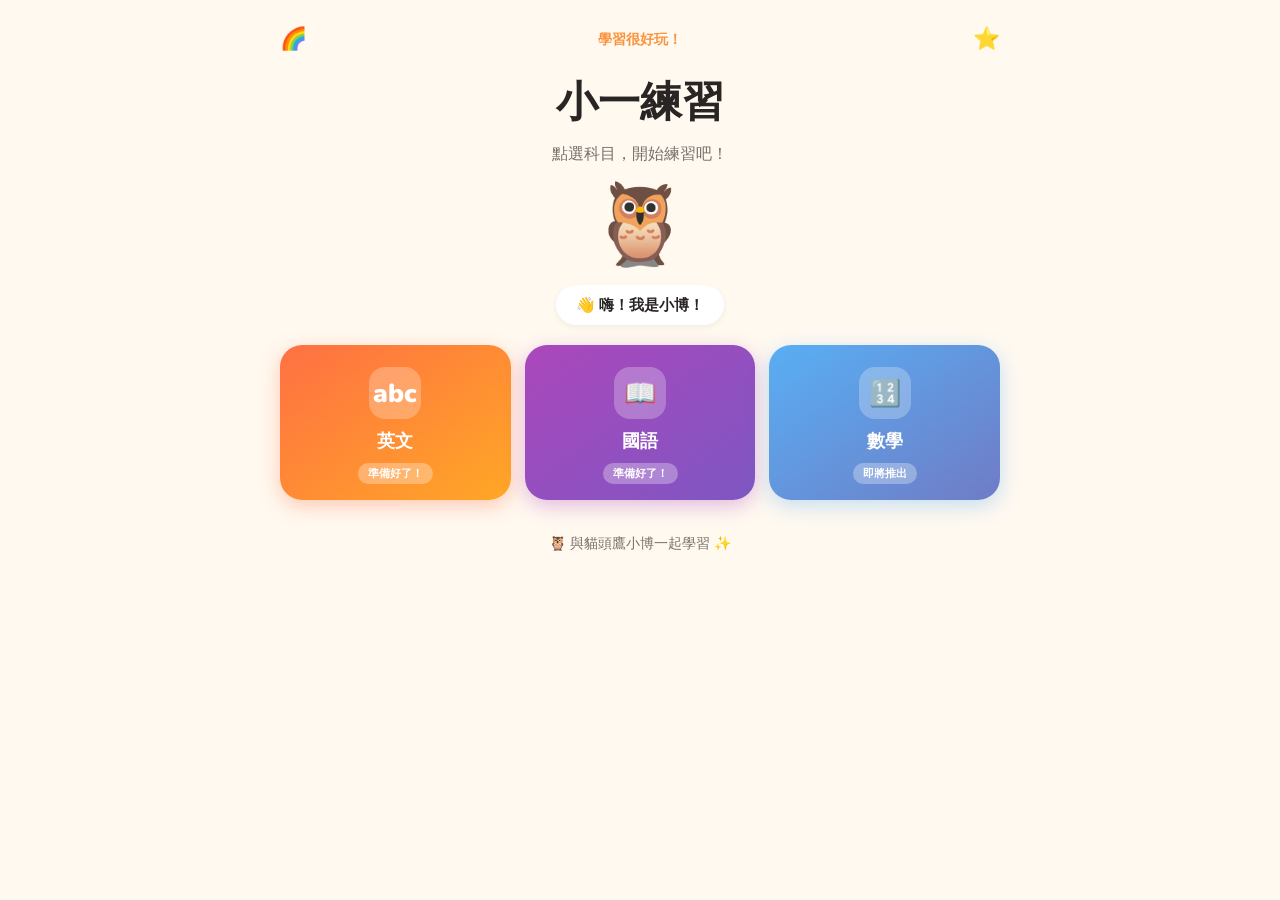
==== index.html @ cd38a1dc "Add confirm-to-score handwriting feedback with tolerant trace matching Adds a 確認 button that locks t" ====
<!DOCTYPE html>
<html lang="zh-Hant">
<head>
  <meta charset="UTF-8" />
  <meta name="viewport" content="width=device-width, initial-scale=1.0, maximum-scale=1.0, user-scalable=no" />
  <title>小一練習</title>
  <link rel="preconnect" href="https://fonts.googleapis.com" />
  <link rel="preconnect" href="https://fonts.gstatic.com" crossorigin />
  <link href="https://fonts.googleapis.com/css2?family=Andika:wght@400;700&family=Nunito:wght@600;700;800;900&display=swap" rel="stylesheet" />
  <link rel="stylesheet" href="css/style.css" />
</head>
<body>
  <div id="app">

    <section class="screen" id="screen-home">
      <div class="home-topbar">
        <span>🌈</span>
        <span class="home-tag">學習很好玩！</span>
        <span>⭐</span>
      </div>
      <h1 class="app-title">小一練習</h1>
      <p class="app-subtitle">點選科目，開始練習吧！</p>
      <div class="mascot">🦉</div>
      <div class="speech-bubble">👋 嗨！我是小博！</div>

      <div class="subject-grid">
        <button class="subject-card cat-english" id="home-english">
          <span class="subject-icon">abc</span>
          <span class="subject-title">英文</span>
          <span class="subject-badge">準備好了！</span>
        </button>
        <button class="subject-card cat-chinese" id="home-chinese">
          <span class="subject-icon">📖</span>
          <span class="subject-title">國語</span>
          <span class="subject-badge">準備好了！</span>
        </button>
        <button class="subject-card cat-math" disabled>
          <span class="subject-icon">🔢</span>
          <span class="subject-title">數學</span>
          <span class="subject-badge">即將推出</span>
        </button>
      </div>

      <p class="home-footer">🦉 與貓頭鷹小博一起學習 ✨</p>
    </section>

    <section class="screen" id="screen-english-menu" hidden>
      <button class="back-pill" data-target="screen-home">◀ 返回首頁</button>
      <div class="menu-header">
        <span class="subject-icon">abc</span>
        <div>
          <h2>英文練習</h2>
          <p class="app-subtitle">選擇你想練習的方式</p>
        </div>
      </div>

      <div class="info-banner">
        <span class="info-emoji">🧐</span>
        <span>加油！你選哪一種？一起練習英文！💪</span>
      </div>

      <div class="menu-list">
        <button class="menu-row accent-quiz" id="menu-quiz">
          <span class="row-icon">❓</span>
          <span class="row-text">
            <span class="row-title">選擇題</span>
            <span class="row-subtitle">看圖片，選出正確的英文單字</span>
          </span>
          <span class="row-arrow">▶</span>
        </button>
        <button class="menu-row accent-handwriting" id="menu-handwriting">
          <span class="row-icon">✏️</span>
          <span class="row-text">
            <span class="row-title">手寫練習</span>
            <span class="row-subtitle">跟著範例，練習書寫英文字母</span>
          </span>
          <span class="row-arrow">▶</span>
        </button>
        <button class="menu-row accent-memory" id="menu-memory">
          <span class="row-icon">🃏</span>
          <span class="row-text">
            <span class="row-title">翻牌記憶卡</span>
            <span class="row-subtitle">翻牌找配對，訓練記憶力</span>
          </span>
          <span class="row-arrow">▶</span>
        </button>
      </div>
    </section>

    <section class="screen" id="screen-quiz" hidden>
      <div id="quiz-setup">
        <button class="back-pill" data-target="screen-english-menu">◀ 返回</button>
        <h2 class="section-heading">選擇類別</h2>
        <p class="section-subtitle">選一個你想練習的類別！</p>
        <div class="category-list">
          <button class="category-button cat-fruits" data-category="fruits">
            <span class="row-icon">🍎</span>
            <span class="row-text">
              <span class="row-title">水果</span>
              <span class="row-subtitle">Fruits — 蘋果、香蕉、橙子...</span>
            </span>
          </button>
          <button class="category-button cat-animals" data-category="animals">
            <span class="row-icon">🐶</span>
            <span class="row-text">
              <span class="row-title">動物</span>
              <span class="row-subtitle">Animals — 貓、狗、小鳥...</span>
            </span>
          </button>
          <button class="category-button cat-objects" data-category="objects">
            <span class="row-icon">🧸</span>
            <span class="row-text">
              <span class="row-title">其它</span>
              <span class="row-subtitle">Others — 書、球、汽車...</span>
            </span>
          </button>
          <button class="category-button cat-school" data-category="school">
            <span class="row-icon">🎒</span>
            <span class="row-text">
              <span class="row-title">文具</span>
              <span class="row-subtitle">School — 書、筆、書包...</span>
            </span>
          </button>
          <button class="category-button cat-nature" data-category="nature">
            <span class="row-icon">🌳</span>
            <span class="row-text">
              <span class="row-title">大自然</span>
              <span class="row-subtitle">Nature — 太陽、月亮、樹...</span>
            </span>
          </button>
          <button class="category-button cat-bodyparts" data-category="bodyparts">
            <span class="row-icon">✋</span>
            <span class="row-text">
              <span class="row-title">身體</span>
              <span class="row-subtitle">Body — 眼睛、耳朵、手...</span>
            </span>
          </button>
          <button class="category-button cat-all" data-category="all">
            <span class="row-icon">🌈</span>
            <span class="row-text">
              <span class="row-title">全部</span>
              <span class="row-subtitle">All — A 到 Z 綜合練習</span>
            </span>
          </button>
        </div>
      </div>

      <div id="quiz-root" hidden></div>
    </section>

    <section class="screen" id="screen-handwriting" hidden>
      <div id="handwriting-root"></div>
    </section>

    <section class="screen" id="screen-chinese-handwriting" hidden>
      <div id="chinese-handwriting-root"></div>
    </section>

    <section class="screen" id="screen-memory" hidden>
      <div id="memory-setup">
        <button class="back-pill" data-target="screen-english-menu">◀ 返回</button>
        <h2 class="section-heading">選擇類別</h2>
        <p class="section-subtitle">選一個類別來玩翻牌記憶卡！</p>
        <div class="category-list">
          <button class="category-button cat-fruits" data-category="fruits">
            <span class="row-icon">🍎</span>
            <span class="row-text">
              <span class="row-title">水果</span>
              <span class="row-subtitle">Fruits — 蘋果、香蕉、橙子...</span>
            </span>
          </button>
          <button class="category-button cat-animals" data-category="animals">
            <span class="row-icon">🐶</span>
            <span class="row-text">
              <span class="row-title">動物</span>
              <span class="row-subtitle">Animals — 貓、狗、小鳥...</span>
            </span>
          </button>
          <button class="category-button cat-objects" data-category="objects">
            <span class="row-icon">🧸</span>
            <span class="row-text">
              <span class="row-title">其它</span>
              <span class="row-subtitle">Others — 書、球、汽車...</span>
            </span>
          </button>
          <button class="category-button cat-school" data-category="school">
            <span class="row-icon">🎒</span>
            <span class="row-text">
              <span class="row-title">文具</span>
              <span class="row-subtitle">School — 書、筆、書包...</span>
            </span>
          </button>
          <button class="category-button cat-nature" data-category="nature">
            <span class="row-icon">🌳</span>
            <span class="row-text">
              <span class="row-title">大自然</span>
              <span class="row-subtitle">Nature — 太陽、月亮、樹...</span>
            </span>
          </button>
          <button class="category-button cat-bodyparts" data-category="bodyparts">
            <span class="row-icon">✋</span>
            <span class="row-text">
              <span class="row-title">身體</span>
              <span class="row-subtitle">Body — 眼睛、耳朵、手...</span>
            </span>
          </button>
          <button class="category-button cat-all" data-category="all">
            <span class="row-icon">🌈</span>
            <span class="row-text">
              <span class="row-title">全部</span>
              <span class="row-subtitle">All — 綜合練習</span>
            </span>
          </button>
        </div>
      </div>

      <div id="memory-root" hidden></div>
    </section>

  </div>

  <script src="data/english-mc.js"></script>
  <script src="data/english-letters.js"></script>
  <script src="data/chinese-zhuyin.js"></script>
  <script src="js/quiz.js"></script>
  <script src="js/handwriting.js"></script>
  <script src="js/memory.js"></script>
  <script src="js/app.js"></script>
</body>
</html>
---- css/style.css ----
:root {
  --bg: rgb(255, 249, 240);
  --ink: #292524;
  --ink-soft: #78716c;
  --ink-faint: #a8a29e;
  --white: #ffffff;
  --radius-lg: 28px;
  --radius-md: 22px;
  --radius-sm: 16px;
  --shadow-sm: 0 2px 6px rgba(0, 0, 0, 0.06);
  --shadow-md: 0 6px 20px rgba(0, 0, 0, 0.08);
  --orange-grad: linear-gradient(145deg, #ff7043, #ffa726);
  --teal-grad: linear-gradient(145deg, #26c6da, #4db6ac);
  --purple-grad: linear-gradient(145deg, #ab47bc, #7e57c2);
  --blue-grad: linear-gradient(145deg, #42a5f5, #5c6bc0);
  --green-grad: linear-gradient(135deg, #22c55e, #4ade80);
  --amber-grad: linear-gradient(145deg, #f59e0b, #fbbf24);
  --lime-grad: linear-gradient(145deg, #65a30d, #a3e635);
  --rose-grad: linear-gradient(145deg, #f43f5e, #fb7185);
  --progress-grad: linear-gradient(90deg, #ff7043, #fbbf24);
  --orange-shadow: rgba(255, 112, 67, 0.35);
  --teal-shadow: rgba(38, 198, 218, 0.35);
  --purple-shadow: rgba(171, 71, 188, 0.35);
  --blue-shadow: rgba(66, 165, 245, 0.35);
  --green-shadow: rgba(34, 197, 94, 0.4);
  --amber-shadow: rgba(245, 158, 11, 0.35);
  --lime-shadow: rgba(101, 163, 13, 0.35);
  --rose-shadow: rgba(244, 63, 94, 0.35);
}

* {
  box-sizing: border-box;
}

html, body {
  margin: 0;
  height: 100%;
  background: var(--bg);
  color: var(--ink);
  font-family: "Nunito", "Arial Rounded MT Bold", Arial, sans-serif;
  -webkit-tap-highlight-color: transparent;
  user-select: none;
}

#app {
  min-height: 100vh;
  display: flex;
  flex-direction: column;
  align-items: center;
  padding: 24px 16px 48px;
}

.screen {
  width: 100%;
  max-width: 720px;
  display: flex;
  flex-direction: column;
  gap: 20px;
}

.screen[hidden] {
  display: none;
}

button {
  font-family: inherit;
}

/* ---------- Buttons: back ---------- */
.back-pill {
  align-self: flex-start;
  background: var(--white);
  border: none;
  border-radius: var(--radius-sm);
  padding: 10px 18px;
  font-size: 16px;
  font-weight: 800;
  color: var(--ink-soft);
  cursor: pointer;
  box-shadow: var(--shadow-sm);
}

.back-square {
  background: var(--white);
  border: none;
  border-radius: 12px;
  width: 42px;
  height: 42px;
  flex: 0 0 42px;
  font-size: 16px;
  color: var(--ink-soft);
  cursor: pointer;
  box-shadow: var(--shadow-sm);
}

/* ---------- Home screen ---------- */
.home-topbar {
  display: flex;
  align-items: center;
  justify-content: space-between;
  font-size: 22px;
}

.home-topbar .home-tag {
  flex: 1;
  text-align: center;
  font-size: 14px;
  font-weight: 800;
  color: #fb923c;
}

.app-title {
  font-size: clamp(30px, 6vw, 42px);
  font-weight: 900;
  text-align: center;
  margin: 0;
}

.app-subtitle {
  font-size: 16px;
  color: var(--ink-soft);
  text-align: center;
  margin: -8px 0 0;
}

.mascot {
  font-size: 80px;
  text-align: center;
  line-height: 1;
  animation: bounceOwl 2.2s ease-in-out infinite;
}

@keyframes bounceOwl {
  0%, 100% { transform: translateY(0); }
  50% { transform: translateY(-8px); }
}

.speech-bubble {
  align-self: center;
  background: var(--white);
  border-radius: 999px;
  padding: 10px 20px;
  font-weight: 800;
  font-size: 15px;
  box-shadow: var(--shadow-sm);
}

.subject-grid {
  display: flex;
  gap: 14px;
}

.subject-card {
  flex: 1;
  border: none;
  border-radius: var(--radius-md);
  padding: 22px 12px 16px;
  display: flex;
  flex-direction: column;
  align-items: center;
  gap: 10px;
  color: var(--white);
  cursor: pointer;
  transition: transform 0.1s ease;
}

.subject-card:active {
  transform: translateY(3px);
}

.subject-card.cat-english { background: var(--orange-grad); box-shadow: 0 6px 20px var(--orange-shadow); }
.subject-card.cat-chinese { background: var(--purple-grad); box-shadow: 0 6px 20px var(--purple-shadow); }
.subject-card.cat-math { background: var(--blue-grad); box-shadow: 0 6px 20px var(--blue-shadow); }

.subject-card:disabled {
  cursor: not-allowed;
  opacity: 0.88;
}

.subject-card:disabled:active {
  transform: none;
}

.subject-icon {
  width: 52px;
  height: 52px;
  border-radius: var(--radius-sm);
  background: rgba(255, 255, 255, 0.25);
  display: flex;
  align-items: center;
  justify-content: center;
  font-size: 26px;
  font-weight: 900;
}

.subject-title {
  font-size: 18px;
  font-weight: 800;
}

.subject-badge {
  background: rgba(255, 255, 255, 0.3);
  border-radius: 999px;
  padding: 3px 10px;
  font-size: 11px;
  font-weight: 700;
}

.home-footer {
  text-align: center;
  font-size: 14px;
  color: var(--ink-soft);
}

/* ---------- Menu screen (list rows) ---------- */
.menu-header {
  display: flex;
  align-items: center;
  gap: 14px;
}

.menu-header .subject-icon {
  width: 56px;
  height: 56px;
  font-size: 26px;
  background: var(--orange-grad);
  color: var(--white);
}

.menu-header h2 {
  margin: 0;
  font-size: 22px;
}

.menu-header .app-subtitle {
  margin: 2px 0 0;
  text-align: left;
  font-size: 14px;
}

.info-banner {
  display: flex;
  align-items: center;
  gap: 12px;
  background: #fff7ed;
  border-radius: var(--radius-md);
  padding: 16px 18px;
  font-weight: 800;
  font-size: 15px;
  color: #9a3412;
}

.info-banner .info-emoji {
  font-size: 26px;
}

.menu-list {
  display: flex;
  flex-direction: column;
  gap: 14px;
}

.menu-row {
  display: flex;
  align-items: center;
  gap: 16px;
  background: var(--white);
  border: 3px solid #f5f5f4;
  border-radius: var(--radius-md);
  padding: 18px 20px;
  cursor: pointer;
  box-shadow: var(--shadow-sm);
  text-align: left;
}

.menu-row.accent-quiz { border-color: #ffe0d1; }
.menu-row.accent-handwriting { border-color: #dcfce7; }

.menu-row .row-icon {
  width: 52px;
  height: 52px;
  flex: 0 0 52px;
  border-radius: var(--radius-sm);
  display: flex;
  align-items: center;
  justify-content: center;
  font-size: 24px;
  color: var(--white);
}

.menu-row.accent-quiz .row-icon { background: var(--orange-grad); }
.menu-row.accent-handwriting .row-icon { background: var(--green-grad); }

.menu-row .row-text {
  flex: 1;
}

.row-title {
  display: block;
  font-size: 18px;
  font-weight: 800;
}

.row-subtitle {
  display: block;
  font-size: 13px;
  color: var(--ink-soft);
  margin-top: 2px;
}

.menu-row .row-arrow {
  font-size: 16px;
}

.menu-row.accent-quiz .row-arrow { color: #ff7043; }
.menu-row.accent-handwriting .row-arrow { color: #22c55e; }

/* ---------- Quiz: category select ---------- */
.section-heading {
  text-align: center;
  font-size: 24px;
  font-weight: 900;
  margin: 0;
}

.section-subtitle {
  text-align: center;
  font-size: 14px;
  color: var(--ink-soft);
  margin: -10px 0 4px;
}

.category-list {
  display: flex;
  flex-direction: column;
  gap: 14px;
}

.category-button {
  display: flex;
  align-items: center;
  gap: 16px;
  border: none;
  border-radius: var(--radius-md);
  padding: 18px 22px;
  color: var(--white);
  cursor: pointer;
  text-align: left;
}

.category-button.cat-fruits { background: var(--orange-grad); box-shadow: 0 6px 20px var(--orange-shadow); }
.category-button.cat-animals { background: var(--teal-grad); box-shadow: 0 6px 20px var(--teal-shadow); }
.category-button.cat-objects { background: var(--purple-grad); box-shadow: 0 6px 20px var(--purple-shadow); }
.category-button.cat-school { background: var(--amber-grad); box-shadow: 0 6px 20px var(--amber-shadow); }
.category-button.cat-nature { background: var(--lime-grad); box-shadow: 0 6px 20px var(--lime-shadow); }
.category-button.cat-bodyparts { background: var(--rose-grad); box-shadow: 0 6px 20px var(--rose-shadow); }
.category-button.cat-all { background: var(--blue-grad); box-shadow: 0 6px 20px var(--blue-shadow); }

.category-button .row-icon {
  width: 52px;
  height: 52px;
  flex: 0 0 52px;
  border-radius: var(--radius-sm);
  background: rgba(255, 255, 255, 0.25);
  display: flex;
  align-items: center;
  justify-content: center;
  font-size: 26px;
}

.category-button .row-title {
  font-size: 21px;
  font-weight: 800;
}

.category-button .row-subtitle {
  font-size: 12px;
  opacity: 0.9;
  margin-top: 2px;
}

/* ---------- Quiz: active question ---------- */
#quiz-root {
  display: flex;
  flex-direction: column;
  gap: 16px;
}

.quiz-header {
  display: flex;
  align-items: center;
  gap: 12px;
}

.quiz-progress-track {
  flex: 1;
  height: 10px;
  border-radius: 999px;
  background: #e7e5e4;
  overflow: hidden;
}

.quiz-progress-fill {
  height: 100%;
  border-radius: 999px;
  background: var(--progress-grad);
  transition: width 0.3s ease;
}

.quiz-counter-pill {
  background: var(--white);
  border-radius: var(--radius-sm);
  padding: 8px 14px;
  font-weight: 800;
  font-size: 14px;
  color: var(--ink-soft);
  box-shadow: var(--shadow-sm);
  white-space: nowrap;
}

.quiz-meta-row {
  display: flex;
  align-items: center;
  justify-content: space-between;
}

.quiz-cat-chip {
  display: inline-flex;
  align-items: center;
  gap: 6px;
  background: var(--white);
  border-radius: 999px;
  padding: 6px 14px;
  font-weight: 800;
  font-size: 14px;
}

.quiz-score {
  font-weight: 800;
  font-size: 15px;
  color: #ea580c;
}

.quiz-prompt {
  background: var(--white);
  border: 3px solid #f5f5f4;
  border-radius: var(--radius-lg);
  width: 100%;
  min-height: 220px;
  display: flex;
  flex-direction: column;
  align-items: center;
  justify-content: center;
  gap: 10px;
  box-shadow: var(--shadow-md);
  position: relative;
  overflow: hidden;
  padding: 28px 20px;
}

.prompt-emoji-img,
.prompt-emoji {
  width: clamp(90px, 18vw, 130px);
  height: clamp(90px, 18vw, 130px);
  font-size: clamp(90px, 18vw, 130px);
  line-height: 1;
}

.prompt-text {
  font-size: clamp(40px, 8vw, 64px);
  font-weight: 800;
}

.prompt-caption {
  font-size: 16px;
  color: var(--ink-faint);
}

.confetti-piece {
  position: absolute;
  top: 50%;
  font-size: 30px;
  pointer-events: none;
  animation: confetti-pop 0.8s ease-out forwards;
}

@keyframes confetti-pop {
  0% { transform: translateY(0) scale(0.5); opacity: 0; }
  30% { opacity: 1; transform: translateY(-24px) scale(1.2); }
  100% { transform: translateY(-90px) scale(0.8); opacity: 0; }
}

.feedback-banner {
  border-radius: var(--radius-md);
  padding: 16px;
  text-align: center;
  font-weight: 800;
  animation: slideUp 0.25s ease-out;
}

@keyframes slideUp {
  from { opacity: 0; transform: translateY(10px); }
  to { opacity: 1; transform: translateY(0); }
}

.feedback-banner.is-correct {
  background: #f0fdf4;
  color: #15803d;
  font-size: 18px;
}

.feedback-banner.is-wrong {
  background: #fef9c3;
  color: var(--ink-soft);
  font-size: 14px;
  font-weight: 700;
}

.feedback-banner.is-good {
  background: #e0f2fe;
  color: #075985;
  font-size: 18px;
}

.feedback-banner.is-wrong .feedback-answer {
  display: block;
  margin-top: 4px;
  color: #c2410c;
  font-size: 24px;
  font-weight: 900;
}

.quiz-options {
  display: grid;
  grid-template-columns: repeat(2, 1fr);
  gap: 14px;
  width: 100%;
}

.option-button {
  background: var(--white);
  border: 3px solid #e7e5e4;
  border-radius: 18px;
  padding: 18px 44px;
  font-size: 20px;
  font-weight: 800;
  cursor: pointer;
  min-height: 66px;
  box-shadow: var(--shadow-sm);
  color: var(--ink);
  position: relative;
  display: flex;
  align-items: center;
  justify-content: center;
}

.option-speak {
  position: absolute;
  right: 8px;
  top: 50%;
  transform: translateY(-50%);
  width: 32px;
  height: 32px;
  border-radius: 50%;
  display: flex;
  align-items: center;
  justify-content: center;
  font-size: 16px;
  background: rgba(0, 0, 0, 0.05);
  cursor: pointer;
}

.option-speak:active {
  background: rgba(0, 0, 0, 0.12);
}

.option-button:disabled .option-speak {
  opacity: 0.4;
}

.option-button.correct {
  background: #dcfce7;
  border-color: #22c55e;
  color: #166534;
  animation: correctPop 0.4s ease;
}

.option-button.wrong {
  background: #fee2e2;
  border-color: #ef4444;
  color: #991b1b;
  animation: wrongShake 0.3s;
}

.option-button.dim {
  background: #fafaf9;
  border-color: #f0efed;
  color: var(--ink-faint);
}

.option-button:disabled {
  cursor: default;
}

@keyframes correctPop {
  0% { transform: scale(1); }
  40% { transform: scale(1.08); }
  100% { transform: scale(1); }
}

@keyframes wrongShake {
  0%, 100% { transform: translateX(0); }
  25% { transform: translateX(-8px); }
  75% { transform: translateX(8px); }
}

.next-button {
  width: 100%;
  border: none;
  border-radius: 18px;
  padding: 18px;
  font-size: 18px;
  font-weight: 800;
  color: var(--white);
  background: var(--orange-grad);
  box-shadow: 0 6px 20px var(--orange-shadow);
  cursor: pointer;
  min-height: 66px;
}

/* ---------- Quiz: result screen ---------- */
.result-box {
  display: flex;
  flex-direction: column;
  align-items: center;
  gap: 14px;
  padding: 20px 12px 8px;
}

.result-stars {
  font-size: 38px;
  letter-spacing: 4px;
}

.result-score-circle {
  width: 140px;
  height: 140px;
  border-radius: 50%;
  background: var(--orange-grad);
  box-shadow: 0 8px 24px var(--orange-shadow);
  color: var(--white);
  display: flex;
  flex-direction: column;
  align-items: center;
  justify-content: center;
}

.result-score-circle .score-num {
  font-size: 42px;
  font-weight: 900;
  line-height: 1;
}

.result-score-circle .score-total {
  font-size: 14px;
  opacity: 0.9;
}

.result-message {
  font-size: 19px;
  font-weight: 800;
  text-align: center;
}

.result-mascot {
  font-size: 56px;
}

.result-actions {
  display: flex;
  flex-direction: column;
  gap: 12px;
  width: 100%;
  max-width: 360px;
}

.primary-button {
  width: 100%;
  border: none;
  border-radius: 18px;
  padding: 16px;
  font-size: 17px;
  font-weight: 800;
  color: var(--white);
  background: var(--orange-grad);
  box-shadow: 0 6px 20px var(--orange-shadow);
  cursor: pointer;
  min-height: 66px;
}

.secondary-button {
  width: 100%;
  border: 2px solid #e7e5e4;
  border-radius: 18px;
  padding: 16px;
  font-size: 17px;
  font-weight: 800;
  color: var(--ink-soft);
  background: var(--white);
  cursor: pointer;
  min-height: 66px;
}

/* ---------- Memory card 翻牌記憶卡 ---------- */
#memory-root {
  display: flex;
  flex-direction: column;
  gap: 16px;
}

.menu-row.accent-memory .row-icon { background: var(--amber-grad); }

.memory-title {
  font-size: 16px;
  font-weight: 800;
  color: var(--ink);
}

.memory-grid {
  display: grid;
  grid-template-columns: repeat(4, 1fr);
  gap: 12px;
}

.memory-card {
  aspect-ratio: 1;
  border-radius: 16px;
  border: 3px solid transparent;
  display: flex;
  align-items: center;
  justify-content: center;
  font-size: 28px;
  cursor: pointer;
  box-shadow: var(--shadow-sm);
  padding: 4px;
  transition: transform 0.15s;
}

.memory-card:active {
  transform: scale(0.95);
}

.memory-card.face-down {
  background: var(--orange-grad);
  color: var(--white);
}

.memory-card.face-up {
  background: var(--white);
  border-color: #e7e5e4;
}

.memory-card.matched {
  background: #dcfce7;
  border-color: #22c55e;
}

.memory-card.mismatch {
  background: #fee2e2;
  border-color: #ef4444;
  animation: wrongShake 0.3s;
}

.memory-card .card-emoji-img {
  width: 60%;
  height: 60%;
  object-fit: contain;
}

.memory-card .card-word {
  font-size: 24px;
  font-weight: 800;
  color: var(--ink);
  text-align: center;
}

/* ---------- Handwriting ---------- */
#handwriting-root,
#chinese-handwriting-root {
  display: flex;
  flex-direction: column;
  gap: 16px;
}

.hw-header {
  display: flex;
  align-items: center;
  justify-content: space-between;
}

.hw-counter {
  font-weight: 800;
  font-size: 15px;
  color: #16a34a;
}

.hw-nav {
  display: flex;
  align-items: center;
  gap: 10px;
}

.hw-nav-arrow {
  background: var(--white);
  border: none;
  border-radius: 10px;
  width: 32px;
  height: 32px;
  font-weight: 800;
  cursor: pointer;
  box-shadow: var(--shadow-sm);
  color: #16a34a;
}

.case-toggle {
  display: flex;
  gap: 10px;
  align-self: center;
}

.case-toggle .chip {
  background: var(--white);
  border: 3px solid transparent;
  border-radius: 999px;
  padding: 8px 18px;
  font-size: 14px;
  font-weight: 800;
  cursor: pointer;
  color: var(--ink-soft);
}

.case-toggle .chip.selected {
  border-color: #22c55e;
  background: #f0fdf4;
  color: #15803d;
}

.hw-info-card {
  display: flex;
  align-items: center;
  gap: 16px;
  background: var(--white);
  border: 3px solid #dcfce7;
  border-radius: var(--radius-md);
  padding: 18px 20px;
  box-shadow: var(--shadow-md);
}

.hw-letter-badge {
  width: 72px;
  height: 72px;
  flex: 0 0 72px;
  border-radius: var(--radius-sm);
  background: var(--green-grad);
  color: var(--white);
  display: flex;
  align-items: center;
  justify-content: center;
  font-size: 38px;
  font-weight: 900;
}

.hw-word-row {
  display: flex;
  align-items: center;
  gap: 8px;
  font-size: 20px;
  font-weight: 800;
}

.hw-word-emoji {
  font-size: 24px;
}

.hw-info-sub {
  font-size: 13px;
  color: var(--ink-soft);
  margin-top: 2px;
}

.hw-canvas-card {
  background: var(--white);
  border: 3px solid #dcfce7;
  border-radius: var(--radius-md);
  padding: 18px;
  box-shadow: var(--shadow-md);
}

.hw-canvas-label {
  text-align: center;
  font-size: 14px;
  color: var(--ink-faint);
  margin: 0 0 10px;
}

#handwriting-canvas {
  background:
    repeating-linear-gradient(
      rgba(0, 0, 0, 0) 0,
      rgba(0, 0, 0, 0) 39px,
      #d1fae5 39px,
      #d1fae5 40px
    );
  border: 2px dashed #bbf7d0;
  border-radius: 14px;
  touch-action: none;
  width: 100%;
  aspect-ratio: 2.6 / 1;
  display: block;
}

.handwriting-actions {
  display: flex;
  gap: 14px;
}

.clear-button {
  flex: 1;
  background: var(--white);
  border: 2px solid #e7e5e4;
  border-radius: var(--radius-sm);
  padding: 16px;
  font-size: 16px;
  font-weight: 800;
  color: var(--ink-soft);
  cursor: pointer;
  min-height: 66px;
}

.hw-next-button {
  flex: 2;
  border: none;
  border-radius: var(--radius-sm);
  padding: 16px;
  font-size: 16px;
  font-weight: 800;
  color: var(--white);
  background: var(--green-grad);
  box-shadow: 0 6px 20px var(--green-shadow);
  cursor: pointer;
  min-height: 66px;
}

.confirm-button {
  flex: 2;
  border: none;
  border-radius: var(--radius-sm);
  padding: 16px;
  font-size: 16px;
  font-weight: 800;
  color: var(--white);
  background: var(--orange-grad);
  box-shadow: 0 6px 20px var(--orange-shadow);
  cursor: pointer;
  min-height: 66px;
}
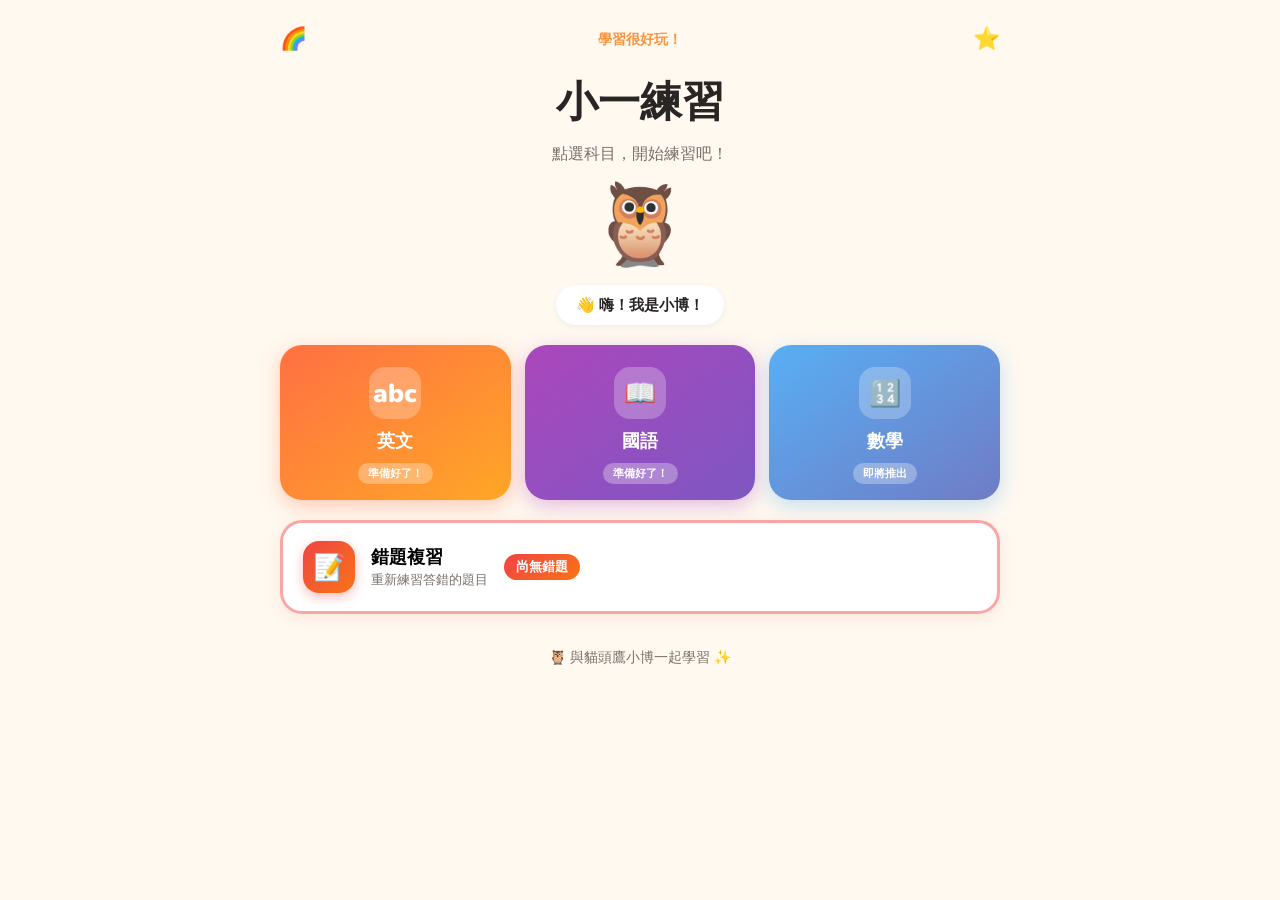
==== commit f8761fd3: "Add mistake review feature and inline zhuyin builder feedback - New 錯題複習 home-screen entry reads the" ====
--- a/index.html
+++ b/index.html
@@ -41,6 +41,15 @@
         </button>
       </div>
 
+      <button class="mistake-review-card" id="home-mistake-review">
+        <span class="mistake-review-icon">📝</span>
+        <span class="row-text">
+          <span class="row-title">錯題複習</span>
+          <span class="row-subtitle">重新練習答錯的題目</span>
+        </span>
+        <span class="mistake-review-badge" id="mistake-review-badge">尚無錯題</span>
+      </button>
+
       <p class="home-footer">🦉 與貓頭鷹小博一起學習 ✨</p>
     </section>
 
@@ -152,8 +161,59 @@
       <div id="handwriting-root"></div>
     </section>
 
+    <section class="screen" id="screen-chinese-menu" hidden>
+      <button class="back-pill" data-target="screen-home">◀ 返回首頁</button>
+      <div class="menu-header">
+        <span class="subject-icon">📖</span>
+        <div>
+          <h2>國語練習</h2>
+          <p class="app-subtitle">選擇你想練習的方式</p>
+        </div>
+      </div>
+
+      <div class="info-banner">
+        <span class="info-emoji">🧐</span>
+        <span>加油！你選哪一種？一起練習注音！💪</span>
+      </div>
+
+      <div class="menu-list">
+        <button class="menu-row accent-handwriting" id="menu-chinese-handwriting">
+          <span class="row-icon">✏️</span>
+          <span class="row-text">
+            <span class="row-title">注音手寫練習</span>
+            <span class="row-subtitle">跟著範例，練習書寫注音符號</span>
+          </span>
+          <span class="row-arrow">▶</span>
+        </button>
+        <button class="menu-row accent-quiz" id="menu-zhuyin-builder">
+          <span class="row-icon">🧩</span>
+          <span class="row-text">
+            <span class="row-title">注音拼音積木</span>
+            <span class="row-subtitle">點選聲母、韻母、聲調，拼出正確注音</span>
+          </span>
+          <span class="row-arrow">▶</span>
+        </button>
+      </div>
+    </section>
+
     <section class="screen" id="screen-chinese-handwriting" hidden>
       <div id="chinese-handwriting-root"></div>
+    </section>
+
+    <section class="screen" id="screen-zhuyin-builder" hidden>
+      <div id="zhuyin-builder-root"></div>
+    </section>
+
+    <section class="screen" id="screen-mistake-review" hidden>
+      <button class="back-pill" data-target="screen-home">◀ 返回首頁</button>
+      <div class="menu-header">
+        <span class="subject-icon icon-mistake">📝</span>
+        <div>
+          <h2>錯題複習</h2>
+          <p class="app-subtitle">點一題回去再練習一次</p>
+        </div>
+      </div>
+      <div id="mistake-review-root"></div>
     </section>
 
     <section class="screen" id="screen-memory" hidden>
@@ -222,9 +282,12 @@
   <script src="data/english-mc.js"></script>
   <script src="data/english-letters.js"></script>
   <script src="data/chinese-zhuyin.js"></script>
+  <script src="data/zhuyin-syllables.js"></script>
   <script src="js/quiz.js"></script>
   <script src="js/handwriting.js"></script>
   <script src="js/memory.js"></script>
+  <script src="js/zhuyin-builder.js"></script>
+  <script src="js/mistake-review.js"></script>
   <script src="js/app.js"></script>
 </body>
 </html>
--- a/css/style.css
+++ b/css/style.css
@@ -212,6 +212,46 @@
   color: var(--ink-soft);
 }
 
+.mistake-review-card {
+  display: flex;
+  align-items: center;
+  gap: 16px;
+  background: var(--white);
+  border: 3px solid #fca5a5;
+  border-radius: var(--radius-md);
+  padding: 18px 20px;
+  cursor: pointer;
+  text-align: left;
+  box-shadow: 0 4px 16px rgba(239, 68, 68, 0.1);
+}
+
+.mistake-review-card:active {
+  transform: translateY(2px);
+}
+
+.mistake-review-icon {
+  width: 52px;
+  height: 52px;
+  flex: 0 0 52px;
+  border-radius: var(--radius-sm);
+  background: linear-gradient(135deg, #ef4444, #f97316);
+  display: flex;
+  align-items: center;
+  justify-content: center;
+  font-size: 26px;
+  box-shadow: 0 4px 12px rgba(239, 68, 68, 0.35);
+}
+
+.mistake-review-badge {
+  background: linear-gradient(135deg, #ef4444, #f97316);
+  color: var(--white);
+  font-size: 13px;
+  font-weight: 900;
+  border-radius: 999px;
+  padding: 4px 12px;
+  white-space: nowrap;
+}
+
 /* ---------- Menu screen (list rows) ---------- */
 .menu-header {
   display: flex;
@@ -225,6 +265,10 @@
   font-size: 26px;
   background: var(--orange-grad);
   color: var(--white);
+}
+
+.menu-header .subject-icon.icon-mistake {
+  background: linear-gradient(135deg, #ef4444, #f97316);
 }
 
 .menu-header h2 {
@@ -474,6 +518,25 @@
 .prompt-caption {
   font-size: 16px;
   color: var(--ink-faint);
+}
+
+.prompt-caption.is-correct {
+  font-size: 18px;
+  font-weight: 800;
+  color: #15803d;
+}
+
+.prompt-caption.is-wrong {
+  font-weight: 700;
+  color: var(--ink-soft);
+}
+
+.prompt-answer {
+  display: block;
+  margin-top: 2px;
+  font-size: 24px;
+  font-weight: 900;
+  color: #c2410c;
 }
 
 .confetti-piece {
@@ -964,3 +1027,230 @@
   cursor: pointer;
   min-height: 66px;
 }
+
+/* ---------- Zhuyin builder (注音拼音點選積木) ---------- */
+#zhuyin-builder-root {
+  display: flex;
+  flex-direction: column;
+  gap: 16px;
+}
+
+.zb-target-char {
+  font-size: 40px;
+  font-weight: 900;
+  color: var(--ink);
+}
+
+.zb-preview {
+  background: var(--white);
+  border: 3px solid #f3e8ff;
+  border-radius: var(--radius-md);
+  min-height: 66px;
+  display: flex;
+  align-items: center;
+  justify-content: center;
+  box-shadow: var(--shadow-sm);
+}
+
+.zb-preview-text {
+  font-size: 32px;
+  font-weight: 900;
+  color: #7e57c2;
+  letter-spacing: 2px;
+}
+
+.zb-preview-placeholder {
+  font-size: 16px;
+  color: var(--ink-faint);
+}
+
+.zb-block-row {
+  display: flex;
+  flex-direction: column;
+  align-items: center;
+  gap: 8px;
+}
+
+.zb-block-label {
+  font-size: 14px;
+  font-weight: 800;
+  color: var(--ink-soft);
+  text-align: center;
+}
+
+.zb-chip-list {
+  display: flex;
+  flex-wrap: wrap;
+  justify-content: center;
+  gap: 10px;
+}
+
+.zb-chip {
+  background: var(--white);
+  border: 3px solid #e7e5e4;
+  border-radius: 16px;
+  min-width: 60px;
+  min-height: 66px;
+  padding: 8px 14px;
+  font-size: 24px;
+  font-weight: 800;
+  color: var(--ink);
+  cursor: pointer;
+  box-shadow: var(--shadow-sm);
+  display: flex;
+  align-items: center;
+  justify-content: center;
+}
+
+.zb-tone-chip {
+  flex-direction: column;
+  gap: 2px;
+  padding: 6px 14px;
+}
+
+.zb-tone-mark {
+  font-size: 22px;
+  line-height: 1;
+}
+
+.zb-tone-label {
+  font-size: 11px;
+  font-weight: 700;
+  color: var(--ink-faint);
+}
+
+.zb-chip.selected {
+  border-color: #ab47bc;
+  background: #f5e9fb;
+  color: #7e57c2;
+}
+
+.zb-chip.correct {
+  background: #dcfce7;
+  border-color: #22c55e;
+  color: #166534;
+}
+
+.zb-chip.wrong {
+  background: #fee2e2;
+  border-color: #ef4444;
+  color: #991b1b;
+}
+
+.zb-chip.dim {
+  background: #fafaf9;
+  border-color: #f0efed;
+  color: var(--ink-faint);
+}
+
+.zb-chip:disabled {
+  cursor: default;
+}
+
+/* ---------- Mistake review 錯題複習 ---------- */
+#mistake-review-root {
+  display: flex;
+  flex-direction: column;
+  gap: 16px;
+}
+
+.mistake-list {
+  display: flex;
+  flex-direction: column;
+  gap: 12px;
+}
+
+.mistake-row {
+  display: flex;
+  align-items: center;
+  gap: 14px;
+  background: var(--white);
+  border: 2.5px solid #fca5a5;
+  border-radius: var(--radius-md);
+  padding: 16px 18px;
+  cursor: pointer;
+  box-shadow: 0 3px 12px rgba(239, 68, 68, 0.08);
+}
+
+.mistake-row-emoji-img,
+.mistake-row-emoji {
+  width: 48px;
+  height: 48px;
+  font-size: 40px;
+  line-height: 1;
+  flex-shrink: 0;
+  object-fit: contain;
+}
+
+.mistake-row-text {
+  flex: 1;
+  display: flex;
+  flex-direction: column;
+  gap: 2px;
+}
+
+.mistake-row-word {
+  font-size: 20px;
+  font-weight: 900;
+  color: var(--ink);
+}
+
+.mistake-row-category {
+  font-size: 12px;
+  font-weight: 700;
+  color: var(--ink-faint);
+  text-transform: uppercase;
+  letter-spacing: 1px;
+}
+
+.mistake-remove {
+  width: 34px;
+  height: 34px;
+  flex: 0 0 34px;
+  border: none;
+  border-radius: 10px;
+  background: #fee2e2;
+  color: #ef4444;
+  display: flex;
+  align-items: center;
+  justify-content: center;
+  font-size: 16px;
+  font-weight: 800;
+  cursor: pointer;
+}
+
+.mistake-clear-all {
+  text-align: center;
+  font-size: 13px;
+  font-weight: 800;
+  color: #ef4444;
+  cursor: pointer;
+  padding: 8px;
+  text-decoration: underline;
+}
+
+.mistake-empty {
+  display: flex;
+  flex-direction: column;
+  align-items: center;
+  gap: 8px;
+  padding: 48px 24px;
+  text-align: center;
+}
+
+.mistake-empty-emoji {
+  font-size: 64px;
+}
+
+.mistake-empty-title {
+  font-size: 22px;
+  font-weight: 900;
+  color: var(--ink);
+  margin: 0;
+}
+
+.mistake-empty-subtitle {
+  font-size: 14px;
+  color: var(--ink-soft);
+  margin: 0;
+}
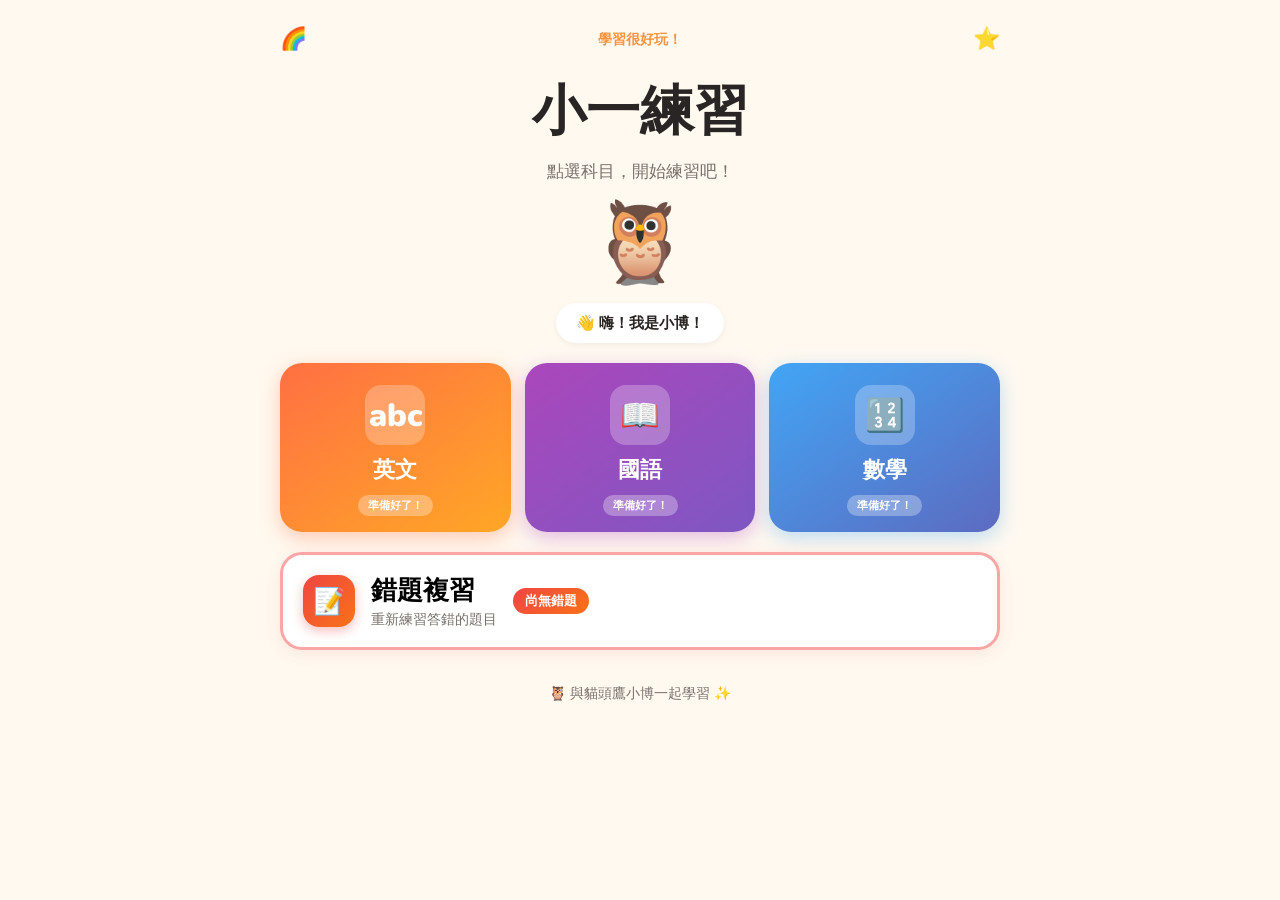
==== commit 32b77252: "Add math practice mode and scale UI to match design reference Adds addition/subtraction quizzes and " ====
--- a/index.html
+++ b/index.html
@@ -34,10 +34,10 @@
           <span class="subject-title">國語</span>
           <span class="subject-badge">準備好了！</span>
         </button>
-        <button class="subject-card cat-math" disabled>
+        <button class="subject-card cat-math" id="home-math">
           <span class="subject-icon">🔢</span>
           <span class="subject-title">數學</span>
-          <span class="subject-badge">即將推出</span>
+          <span class="subject-badge">準備好了！</span>
         </button>
       </div>
 
@@ -204,6 +204,61 @@
       <div id="zhuyin-builder-root"></div>
     </section>
 
+    <section class="screen" id="screen-math-menu" hidden>
+      <button class="back-pill" data-target="screen-home">◀ 返回首頁</button>
+      <div class="menu-header">
+        <span class="subject-icon">🔢</span>
+        <div>
+          <h2>數學練習</h2>
+          <p class="app-subtitle">選擇你想練習的方式</p>
+        </div>
+      </div>
+
+      <div class="info-banner">
+        <span class="info-emoji">🧐</span>
+        <span>加油！我們一起來學數學！💪</span>
+      </div>
+
+      <div class="menu-list">
+        <button class="menu-row accent-quiz" id="menu-addition-quiz">
+          <span class="row-icon">➕</span>
+          <span class="row-text">
+            <span class="row-title">加法測驗</span>
+            <span class="row-subtitle">選難度，挑戰不進位的加法計算題</span>
+          </span>
+          <span class="row-arrow">▶</span>
+        </button>
+        <button class="menu-row accent-quiz" id="menu-subtraction-quiz">
+          <span class="row-icon">➖</span>
+          <span class="row-text">
+            <span class="row-title">減法測驗</span>
+            <span class="row-subtitle">選難度，挑戰不退位的減法計算題</span>
+          </span>
+          <span class="row-arrow">▶</span>
+        </button>
+        <button class="menu-row accent-carry" id="menu-carry-teach">
+          <span class="row-icon">🧱</span>
+          <span class="row-text">
+            <span class="row-title">進位教學</span>
+            <span class="row-subtitle">用積木學「個位湊10進位到十位」</span>
+          </span>
+          <span class="row-arrow">▶</span>
+        </button>
+      </div>
+    </section>
+
+    <section class="screen" id="screen-addition-quiz" hidden>
+      <div id="addition-quiz-root"></div>
+    </section>
+
+    <section class="screen" id="screen-subtraction-quiz" hidden>
+      <div id="subtraction-quiz-root"></div>
+    </section>
+
+    <section class="screen" id="screen-carry-teach" hidden>
+      <div id="carry-teach-root"></div>
+    </section>
+
     <section class="screen" id="screen-mistake-review" hidden>
       <button class="back-pill" data-target="screen-home">◀ 返回首頁</button>
       <div class="menu-header">
@@ -283,10 +338,15 @@
   <script src="data/english-letters.js"></script>
   <script src="data/chinese-zhuyin.js"></script>
   <script src="data/zhuyin-syllables.js"></script>
+  <script src="data/carry-addition.js"></script>
+  <script src="data/addition-quiz.js"></script>
+  <script src="data/subtraction-quiz.js"></script>
   <script src="js/quiz.js"></script>
   <script src="js/handwriting.js"></script>
   <script src="js/memory.js"></script>
   <script src="js/zhuyin-builder.js"></script>
+  <script src="js/carry-addition-teach.js"></script>
+  <script src="js/math-quiz.js"></script>
   <script src="js/mistake-review.js"></script>
   <script src="js/app.js"></script>
 </body>
--- a/css/style.css
+++ b/css/style.css
@@ -17,6 +17,9 @@
   --amber-grad: linear-gradient(145deg, #f59e0b, #fbbf24);
   --lime-grad: linear-gradient(145deg, #65a30d, #a3e635);
   --rose-grad: linear-gradient(145deg, #f43f5e, #fb7185);
+  --chick-grad: linear-gradient(145deg, #fbbf24, #fde047);
+  --snake-grad: linear-gradient(145deg, #16a34a, #4ade80);
+  --tiger-grad: linear-gradient(145deg, #ea580c, #dc2626);
   --progress-grad: linear-gradient(90deg, #ff7043, #fbbf24);
   --orange-shadow: rgba(255, 112, 67, 0.35);
   --teal-shadow: rgba(38, 198, 218, 0.35);
@@ -26,6 +29,9 @@
   --amber-shadow: rgba(245, 158, 11, 0.35);
   --lime-shadow: rgba(101, 163, 13, 0.35);
   --rose-shadow: rgba(244, 63, 94, 0.35);
+  --chick-shadow: rgba(251, 191, 36, 0.35);
+  --snake-shadow: rgba(22, 163, 74, 0.35);
+  --tiger-shadow: rgba(220, 38, 38, 0.35);
 }
 
 * {
@@ -110,14 +116,14 @@
 }
 
 .app-title {
-  font-size: clamp(30px, 6vw, 42px);
+  font-size: clamp(34px, 7vw, 54px);
   font-weight: 900;
   text-align: center;
   margin: 0;
 }
 
 .app-subtitle {
-  font-size: 16px;
+  font-size: 17px;
   color: var(--ink-soft);
   text-align: center;
   margin: -8px 0 0;
@@ -182,20 +188,20 @@
 }
 
 .subject-icon {
-  width: 52px;
-  height: 52px;
+  width: 60px;
+  height: 60px;
   border-radius: var(--radius-sm);
   background: rgba(255, 255, 255, 0.25);
   display: flex;
   align-items: center;
   justify-content: center;
-  font-size: 26px;
+  font-size: 32px;
   font-weight: 900;
 }
 
 .subject-title {
-  font-size: 18px;
-  font-weight: 800;
+  font-size: 22px;
+  font-weight: 900;
 }
 
 .subject-badge {
@@ -203,7 +209,7 @@
   border-radius: 999px;
   padding: 3px 10px;
   font-size: 11px;
-  font-weight: 700;
+  font-weight: 800;
 }
 
 .home-footer {
@@ -262,7 +268,7 @@
 .menu-header .subject-icon {
   width: 56px;
   height: 56px;
-  font-size: 26px;
+  font-size: 30px;
   background: var(--orange-grad);
   color: var(--white);
 }
@@ -273,7 +279,8 @@
 
 .menu-header h2 {
   margin: 0;
-  font-size: 22px;
+  font-size: 30px;
+  font-weight: 900;
 }
 
 .menu-header .app-subtitle {
@@ -319,6 +326,7 @@
 
 .menu-row.accent-quiz { border-color: #ffe0d1; }
 .menu-row.accent-handwriting { border-color: #dcfce7; }
+.menu-row.accent-carry { border-color: #dbeafe; }
 
 .menu-row .row-icon {
   width: 52px;
@@ -328,12 +336,13 @@
   display: flex;
   align-items: center;
   justify-content: center;
-  font-size: 24px;
+  font-size: 30px;
   color: var(--white);
 }
 
 .menu-row.accent-quiz .row-icon { background: var(--orange-grad); }
 .menu-row.accent-handwriting .row-icon { background: var(--green-grad); }
+.menu-row.accent-carry .row-icon { background: var(--blue-grad); }
 
 .menu-row .row-text {
   flex: 1;
@@ -341,13 +350,13 @@
 
 .row-title {
   display: block;
-  font-size: 18px;
-  font-weight: 800;
+  font-size: 26px;
+  font-weight: 900;
 }
 
 .row-subtitle {
   display: block;
-  font-size: 13px;
+  font-size: 14px;
   color: var(--ink-soft);
   margin-top: 2px;
 }
@@ -358,18 +367,19 @@
 
 .menu-row.accent-quiz .row-arrow { color: #ff7043; }
 .menu-row.accent-handwriting .row-arrow { color: #22c55e; }
+.menu-row.accent-carry .row-arrow { color: #42a5f5; }
 
 /* ---------- Quiz: category select ---------- */
 .section-heading {
   text-align: center;
-  font-size: 24px;
+  font-size: 36px;
   font-weight: 900;
   margin: 0;
 }
 
 .section-subtitle {
   text-align: center;
-  font-size: 14px;
+  font-size: 16px;
   color: var(--ink-soft);
   margin: -10px 0 4px;
 }
@@ -399,6 +409,9 @@
 .category-button.cat-nature { background: var(--lime-grad); box-shadow: 0 6px 20px var(--lime-shadow); }
 .category-button.cat-bodyparts { background: var(--rose-grad); box-shadow: 0 6px 20px var(--rose-shadow); }
 .category-button.cat-all { background: var(--blue-grad); box-shadow: 0 6px 20px var(--blue-shadow); }
+.category-button.cat-chick { background: var(--chick-grad); box-shadow: 0 6px 20px var(--chick-shadow); }
+.category-button.cat-snake { background: var(--snake-grad); box-shadow: 0 6px 20px var(--snake-shadow); }
+.category-button.cat-tiger { background: var(--tiger-grad); box-shadow: 0 6px 20px var(--tiger-shadow); }
 
 .category-button .row-icon {
   width: 52px;
@@ -409,16 +422,16 @@
   display: flex;
   align-items: center;
   justify-content: center;
-  font-size: 26px;
+  font-size: 32px;
 }
 
 .category-button .row-title {
-  font-size: 21px;
-  font-weight: 800;
+  font-size: 28px;
+  font-weight: 900;
 }
 
 .category-button .row-subtitle {
-  font-size: 12px;
+  font-size: 14px;
   opacity: 0.9;
   margin-top: 2px;
 }
@@ -456,7 +469,7 @@
   border-radius: var(--radius-sm);
   padding: 8px 14px;
   font-weight: 800;
-  font-size: 14px;
+  font-size: 15px;
   color: var(--ink-soft);
   box-shadow: var(--shadow-sm);
   white-space: nowrap;
@@ -569,7 +582,7 @@
 .feedback-banner.is-correct {
   background: #f0fdf4;
   color: #15803d;
-  font-size: 18px;
+  font-size: 20px;
 }
 
 .feedback-banner.is-wrong {
@@ -582,7 +595,7 @@
 .feedback-banner.is-good {
   background: #e0f2fe;
   color: #075985;
-  font-size: 18px;
+  font-size: 20px;
 }
 
 .feedback-banner.is-wrong .feedback-answer {
@@ -605,8 +618,8 @@
   border: 3px solid #e7e5e4;
   border-radius: 18px;
   padding: 18px 44px;
-  font-size: 20px;
-  font-weight: 800;
+  font-size: 21px;
+  font-weight: 900;
   cursor: pointer;
   min-height: 66px;
   box-shadow: var(--shadow-sm);
@@ -682,8 +695,8 @@
   border: none;
   border-radius: 18px;
   padding: 18px;
-  font-size: 18px;
-  font-weight: 800;
+  font-size: 20px;
+  font-weight: 900;
   color: var(--white);
   background: var(--orange-grad);
   box-shadow: 0 6px 20px var(--orange-shadow);
@@ -730,8 +743,8 @@
 }
 
 .result-message {
-  font-size: 19px;
-  font-weight: 800;
+  font-size: 26px;
+  font-weight: 900;
   text-align: center;
 }
 
@@ -752,8 +765,8 @@
   border: none;
   border-radius: 18px;
   padding: 16px;
-  font-size: 17px;
-  font-weight: 800;
+  font-size: 19px;
+  font-weight: 900;
   color: var(--white);
   background: var(--orange-grad);
   box-shadow: 0 6px 20px var(--orange-shadow);
@@ -766,7 +779,7 @@
   border: 2px solid #e7e5e4;
   border-radius: 18px;
   padding: 16px;
-  font-size: 17px;
+  font-size: 18px;
   font-weight: 800;
   color: var(--ink-soft);
   background: var(--white);
@@ -929,7 +942,7 @@
   display: flex;
   align-items: center;
   justify-content: center;
-  font-size: 38px;
+  font-size: 46px;
   font-weight: 900;
 }
 
@@ -937,12 +950,12 @@
   display: flex;
   align-items: center;
   gap: 8px;
-  font-size: 20px;
-  font-weight: 800;
+  font-size: 22px;
+  font-weight: 900;
 }
 
 .hw-word-emoji {
-  font-size: 24px;
+  font-size: 36px;
 }
 
 .hw-info-sub {
@@ -993,7 +1006,7 @@
   border: 2px solid #e7e5e4;
   border-radius: var(--radius-sm);
   padding: 16px;
-  font-size: 16px;
+  font-size: 17px;
   font-weight: 800;
   color: var(--ink-soft);
   cursor: pointer;
@@ -1005,7 +1018,7 @@
   border: none;
   border-radius: var(--radius-sm);
   padding: 16px;
-  font-size: 16px;
+  font-size: 17px;
   font-weight: 800;
   color: var(--white);
   background: var(--green-grad);
@@ -1019,7 +1032,7 @@
   border: none;
   border-radius: var(--radius-sm);
   padding: 16px;
-  font-size: 16px;
+  font-size: 17px;
   font-weight: 800;
   color: var(--white);
   background: var(--orange-grad);
@@ -1036,7 +1049,7 @@
 }
 
 .zb-target-char {
-  font-size: 40px;
+  font-size: 48px;
   font-weight: 900;
   color: var(--ink);
 }
@@ -1053,7 +1066,7 @@
 }
 
 .zb-preview-text {
-  font-size: 32px;
+  font-size: 38px;
   font-weight: 900;
   color: #7e57c2;
   letter-spacing: 2px;
@@ -1072,7 +1085,7 @@
 }
 
 .zb-block-label {
-  font-size: 14px;
+  font-size: 15px;
   font-weight: 800;
   color: var(--ink-soft);
   text-align: center;
@@ -1092,8 +1105,8 @@
   min-width: 60px;
   min-height: 66px;
   padding: 8px 14px;
-  font-size: 24px;
-  font-weight: 800;
+  font-size: 26px;
+  font-weight: 900;
   color: var(--ink);
   cursor: pointer;
   box-shadow: var(--shadow-sm);
@@ -1109,13 +1122,13 @@
 }
 
 .zb-tone-mark {
-  font-size: 22px;
+  font-size: 24px;
   line-height: 1;
 }
 
 .zb-tone-label {
   font-size: 11px;
-  font-weight: 700;
+  font-weight: 800;
   color: var(--ink-faint);
 }
 
@@ -1254,3 +1267,179 @@
   color: var(--ink-soft);
   margin: 0;
 }
+
+/* ---------- Carry addition teach 進位教學 ---------- */
+#carry-teach-root {
+  display: flex;
+  flex-direction: column;
+  gap: 16px;
+}
+
+.cab-equation {
+  display: flex;
+  flex-direction: column;
+  align-items: flex-end;
+  gap: 6px;
+}
+
+.cab-row {
+  display: flex;
+  align-items: center;
+  gap: 8px;
+}
+
+.cab-op {
+  width: 22px;
+  font-size: 30px;
+  font-weight: 800;
+  color: var(--ink-soft);
+  text-align: center;
+}
+
+.cab-digit {
+  position: relative;
+  width: 52px;
+  height: 52px;
+  border-radius: 12px;
+  border: 3px solid #f5f5f4;
+  display: flex;
+  align-items: center;
+  justify-content: center;
+  font-size: 34px;
+  font-weight: 900;
+  color: var(--ink);
+}
+
+.cab-digit.is-active {
+  border-color: #42a5f5;
+  background: #eff6ff;
+  color: #1d4ed8;
+}
+
+.cab-carry-mark {
+  position: absolute;
+  top: -12px;
+  right: -8px;
+  width: 24px;
+  height: 24px;
+  border-radius: 50%;
+  background: var(--orange-grad);
+  color: var(--white);
+  font-size: 14px;
+  font-weight: 900;
+  display: flex;
+  align-items: center;
+  justify-content: center;
+  box-shadow: 0 3px 8px var(--orange-shadow);
+  animation: cabPopIn 0.4s ease;
+}
+
+.cab-result-digit {
+  color: var(--ink-faint);
+  border-style: dashed;
+}
+
+.cab-result-digit.is-filled {
+  border-style: solid;
+  border-color: #22c55e;
+  background: #dcfce7;
+  color: #166534;
+}
+
+.cab-line {
+  width: 100%;
+  height: 3px;
+  background: var(--ink);
+  border-radius: 2px;
+}
+
+.cab-blocks-zone {
+  display: flex;
+  align-items: center;
+  justify-content: center;
+  flex-wrap: wrap;
+  gap: 14px;
+  width: 100%;
+}
+
+.cab-block-group {
+  display: flex;
+  flex-direction: column;
+  align-items: center;
+  gap: 6px;
+}
+
+.cab-group-label {
+  font-size: 14px;
+  font-weight: 800;
+  color: var(--ink-soft);
+}
+
+.cab-plus {
+  font-size: 24px;
+  font-weight: 800;
+  color: var(--ink-faint);
+}
+
+.cab-units {
+  display: flex;
+  flex-wrap: wrap;
+  gap: 4px;
+  max-width: 220px;
+}
+
+.cab-units--bundle {
+  max-width: 280px;
+  justify-content: center;
+}
+
+.cab-unit {
+  width: 20px;
+  height: 20px;
+  border-radius: 5px;
+  background: var(--blue-grad);
+  box-shadow: var(--shadow-sm);
+}
+
+.cab-unit.is-ten-group {
+  outline: 3px dashed #ff7043;
+  outline-offset: 2px;
+}
+
+.cab-rods {
+  display: flex;
+  flex-wrap: wrap;
+  gap: 6px;
+  justify-content: center;
+}
+
+.cab-rod {
+  min-width: 44px;
+  height: 22px;
+  border-radius: 6px;
+  background: var(--blue-grad);
+  box-shadow: var(--shadow-sm);
+  color: var(--white);
+  font-size: 11px;
+  font-weight: 800;
+  display: flex;
+  align-items: center;
+  justify-content: center;
+}
+
+.cab-rod.is-carried {
+  background: var(--orange-grad);
+  box-shadow: 0 4px 12px var(--orange-shadow);
+  animation: cabPopIn 0.4s ease;
+}
+
+@keyframes cabPopIn {
+  0% { transform: scale(0.3); opacity: 0; }
+  70% { transform: scale(1.15); opacity: 1; }
+  100% { transform: scale(1); }
+}
+
+.cab-step-caption {
+  text-align: center;
+}
+}
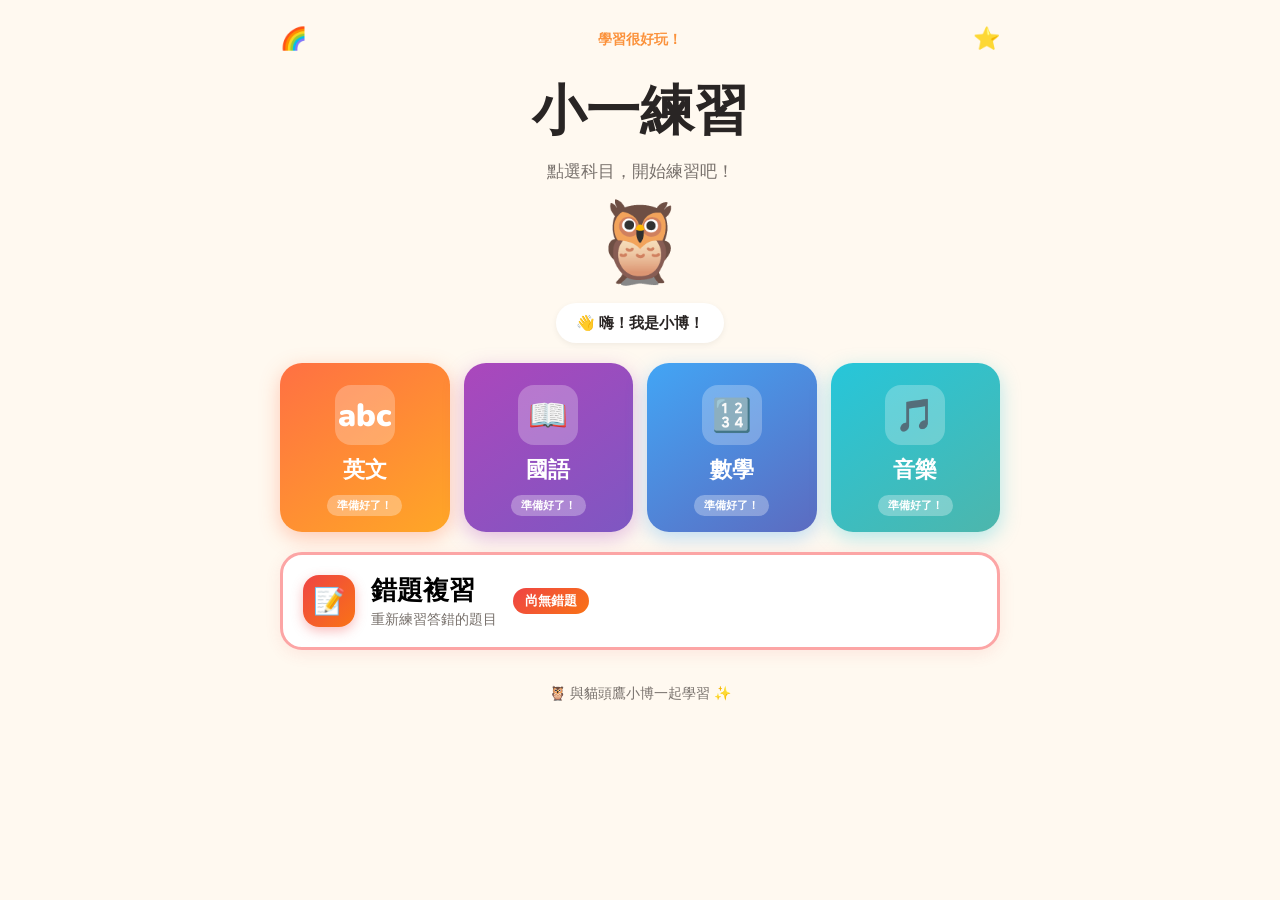
==== commit 2bb0a46f: "Polish iPad touch handling and link the music page from home Stop rapid taps from triggering double-" ====
--- a/index.html
+++ b/index.html
@@ -39,6 +39,11 @@
           <span class="subject-title">數學</span>
           <span class="subject-badge">準備好了！</span>
         </button>
+        <a class="subject-card cat-music" href="music.html">
+          <span class="subject-icon">🎵</span>
+          <span class="subject-title">音樂</span>
+          <span class="subject-badge">準備好了！</span>
+        </a>
       </div>
 
       <button class="mistake-review-card" id="home-mistake-review">
@@ -193,7 +198,19 @@
           </span>
           <span class="row-arrow">▶</span>
         </button>
-      </div>
+        <button class="menu-row accent-listen" id="menu-zhuyin-listen">
+          <span class="row-icon">👂</span>
+          <span class="row-text">
+            <span class="row-title">注音聽聽看</span>
+            <span class="row-subtitle">聽聲音，分辨容易搞混的注音（ㄢㄤ、ㄣㄥ、ㄏㄈ、捲舌）</span>
+          </span>
+          <span class="row-arrow">▶</span>
+        </button>
+      </div>
+    </section>
+
+    <section class="screen" id="screen-zhuyin-listen" hidden>
+      <div id="zhuyin-listen-root"></div>
     </section>
 
     <section class="screen" id="screen-chinese-handwriting" hidden>
@@ -220,11 +237,19 @@
       </div>
 
       <div class="menu-list">
+        <button class="menu-row accent-bond" id="menu-number-bond">
+          <span class="row-icon">🏠</span>
+          <span class="row-text">
+            <span class="row-title">分與合</span>
+            <span class="row-subtitle">把 10 以內的數字分成兩組，再合起來</span>
+          </span>
+          <span class="row-arrow">▶</span>
+        </button>
         <button class="menu-row accent-quiz" id="menu-addition-quiz">
           <span class="row-icon">➕</span>
           <span class="row-text">
             <span class="row-title">加法測驗</span>
-            <span class="row-subtitle">選難度，挑戰不進位的加法計算題</span>
+            <span class="row-subtitle">選難度，挑戰不進位的加法計算題（100 以內）</span>
           </span>
           <span class="row-arrow">▶</span>
         </button>
@@ -232,7 +257,7 @@
           <span class="row-icon">➖</span>
           <span class="row-text">
             <span class="row-title">減法測驗</span>
-            <span class="row-subtitle">選難度，挑戰不退位的減法計算題</span>
+            <span class="row-subtitle">選難度，挑戰不退位的減法計算題（100 以內）</span>
           </span>
           <span class="row-arrow">▶</span>
         </button>
@@ -245,6 +270,14 @@
           <span class="row-arrow">▶</span>
         </button>
       </div>
+    </section>
+
+    <section class="screen" id="screen-number-bond" hidden>
+      <div id="number-bond-root"></div>
+    </section>
+
+    <section class="screen" id="screen-number-bond-quiz" hidden>
+      <div id="number-bond-quiz-root"></div>
     </section>
 
     <section class="screen" id="screen-addition-quiz" hidden>
@@ -338,15 +371,19 @@
   <script src="data/english-letters.js"></script>
   <script src="data/chinese-zhuyin.js"></script>
   <script src="data/zhuyin-syllables.js"></script>
+  <script src="data/zhuyin-confusables.js"></script>
   <script src="data/carry-addition.js"></script>
   <script src="data/addition-quiz.js"></script>
   <script src="data/subtraction-quiz.js"></script>
+  <script src="data/number-bond-quiz.js"></script>
   <script src="js/quiz.js"></script>
   <script src="js/handwriting.js"></script>
   <script src="js/memory.js"></script>
   <script src="js/zhuyin-builder.js"></script>
+  <script src="js/zhuyin-listen.js"></script>
   <script src="js/carry-addition-teach.js"></script>
   <script src="js/math-quiz.js"></script>
+  <script src="js/number-bond.js"></script>
   <script src="js/mistake-review.js"></script>
   <script src="js/app.js"></script>
 </body>
--- a/css/style.css
+++ b/css/style.css
@@ -72,6 +72,32 @@
   font-family: inherit;
 }
 
+/* ---------- iPad 觸控 ---------- */
+/* iOS 會忽略 viewport 的 user-scalable=no，小朋友快速連點按鈕會觸發雙擊放大；
+   manipulation 保留捲動、關掉雙擊縮放。手寫畫布/五線譜自己用 class 設 touch-action:none，優先權較高不受影響。 */
+* {
+  touch-action: manipulation;
+}
+
+/* 長按圖片（題目圖、選項圖都是 Twemoji <img>）不要跳出「儲存影像」選單，也不能拖曳 */
+html, body, img {
+  -webkit-touch-callout: none;
+}
+
+img {
+  -webkit-user-drag: none;
+}
+
+/* 所有可點的東西按下去都縮一下，讓小朋友知道「有點到」。
+   用 :where() 把權重降到最低，已經有自己 :active 效果的元件（subject-card、memory-card…）會優先套用自己的 */
+:where(button:not(:disabled), a, .mistake-row, .mistake-clear-all) {
+  transition: transform 0.1s ease;
+}
+
+:where(button:not(:disabled), a, .mistake-row, .mistake-clear-all):active {
+  transform: scale(0.96);
+}
+
 /* ---------- Buttons: back ---------- */
 .back-pill {
   align-self: flex-start;
@@ -151,8 +177,10 @@
   box-shadow: var(--shadow-sm);
 }
 
+/* 平板一排四張；手機寬度放不下時自動變成兩排兩張 */
 .subject-grid {
-  display: flex;
+  display: grid;
+  grid-template-columns: repeat(auto-fit, minmax(150px, 1fr));
   gap: 14px;
 }
 
@@ -177,6 +205,7 @@
 .subject-card.cat-english { background: var(--orange-grad); box-shadow: 0 6px 20px var(--orange-shadow); }
 .subject-card.cat-chinese { background: var(--purple-grad); box-shadow: 0 6px 20px var(--purple-shadow); }
 .subject-card.cat-math { background: var(--blue-grad); box-shadow: 0 6px 20px var(--blue-shadow); }
+.subject-card.cat-music { background: var(--teal-grad); box-shadow: 0 6px 20px var(--teal-shadow); text-decoration: none; }
 
 .subject-card:disabled {
   cursor: not-allowed;
@@ -1442,4 +1471,711 @@
 .cab-step-caption {
   text-align: center;
 }
-}
+
+/* 加法/減法測驗的根容器原本漏了 flex gap，一起補上 */
+#addition-quiz-root,
+#subtraction-quiz-root,
+#number-bond-quiz-root,
+#number-bond-root {
+  display: flex;
+  flex-direction: column;
+  gap: 16px;
+}
+
+/* ---------- Number bond 分與合 ---------- */
+/* 顏色約定：左邊一組＝橘、右邊一組＝綠、總數＝紫，探索/分合屋/故事/算式/練習全部一致 */
+.menu-row.accent-bond { border-color: #ede9fe; }
+.menu-row.accent-bond .row-icon { background: var(--purple-grad); }
+.menu-row.accent-bond .row-arrow { color: #7e57c2; }
+
+.nb-tabs {
+  display: grid;
+  grid-template-columns: repeat(3, 1fr);
+  gap: 10px;
+}
+
+.nb-tab {
+  min-height: 66px;
+  border: 3px solid #ede9fe;
+  border-radius: 18px;
+  background: var(--white);
+  font-size: 20px;
+  font-weight: 900;
+  color: var(--ink-soft);
+  cursor: pointer;
+  box-shadow: var(--shadow-sm);
+}
+
+.nb-tab.is-active {
+  border-color: transparent;
+  background: var(--purple-grad);
+  color: var(--white);
+  box-shadow: 0 6px 20px var(--purple-shadow);
+}
+
+.nb-card {
+  background: var(--white);
+  border: 3px solid #f5f5f4;
+  border-radius: var(--radius-md);
+  box-shadow: var(--shadow-md);
+  padding: 18px;
+  display: flex;
+  flex-direction: column;
+  gap: 14px;
+}
+
+.nb-card-title {
+  margin: 0;
+  font-size: 18px;
+  font-weight: 900;
+  color: var(--ink-soft);
+}
+
+.nb-item-row,
+.nb-total-row {
+  display: flex;
+  flex-wrap: wrap;
+  gap: 10px;
+}
+
+.nb-item-pick,
+.nb-total-btn {
+  width: 66px;
+  height: 66px;
+  border: 3px solid #ede9fe;
+  border-radius: 16px;
+  background: #faf5ff;
+  cursor: pointer;
+  display: flex;
+  align-items: center;
+  justify-content: center;
+  padding: 0;
+}
+
+.nb-total-btn {
+  font-size: 28px;
+  font-weight: 900;
+  color: #6d28d9;
+}
+
+.nb-item-pick.is-active,
+.nb-total-btn.is-active {
+  border-color: transparent;
+  background: var(--purple-grad);
+  color: var(--white);
+  box-shadow: 0 4px 14px var(--purple-shadow);
+}
+
+.nb-item-img {
+  width: 40px;
+  height: 40px;
+}
+
+.nb-item-emoji {
+  font-size: 36px;
+  line-height: 1;
+}
+
+.nb-plates {
+  display: flex;
+  flex-wrap: wrap;
+  gap: 12px;
+}
+
+.nb-plate {
+  flex: 1 1 240px;
+  border-radius: 18px;
+  border: 3px dashed;
+  padding: 12px;
+  display: flex;
+  flex-direction: column;
+  gap: 10px;
+  min-height: 180px;
+}
+
+.nb-plate.is-left { border-color: #ffa726; background: #fff3e0; }
+.nb-plate.is-right { border-color: #4ade80; background: #e8f5e9; }
+
+.nb-plate-label {
+  font-size: 18px;
+  font-weight: 900;
+}
+
+.nb-plate.is-left .nb-plate-label { color: #e65100; }
+.nb-plate.is-right .nb-plate-label { color: #166534; }
+
+.nb-plate-items {
+  display: flex;
+  flex-wrap: wrap;
+  gap: 6px;
+}
+
+.nb-plate-empty {
+  font-size: 16px;
+  font-weight: 700;
+  color: var(--ink-faint);
+  padding: 20px 0;
+}
+
+.nb-item {
+  width: 66px;
+  height: 66px;
+  border: none;
+  border-radius: 16px;
+  background: rgba(255, 255, 255, 0.75);
+  box-shadow: var(--shadow-sm);
+  cursor: pointer;
+  display: flex;
+  align-items: center;
+  justify-content: center;
+  padding: 0;
+}
+
+.nb-item.is-new {
+  animation: cabPopIn 0.35s ease;
+}
+
+.nb-equation,
+.nb-formula-expr {
+  display: flex;
+  align-items: center;
+  justify-content: center;
+  flex-wrap: wrap;
+  gap: 8px;
+}
+
+.nb-num {
+  display: inline-flex;
+  align-items: center;
+  justify-content: center;
+  min-width: 52px;
+  padding: 4px 12px;
+  border-radius: 12px;
+  font-size: 34px;
+  font-weight: 900;
+  line-height: 1.2;
+}
+
+.nb-num.is-left { background: #fff3e0; color: #e65100; }
+.nb-num.is-right { background: #e8f5e9; color: #166534; }
+.nb-num.is-total { background: #f3e8ff; color: #6d28d9; }
+
+.nb-op {
+  font-size: 26px;
+  font-weight: 900;
+  color: var(--ink-faint);
+}
+
+.nb-sentence {
+  margin: 0;
+  text-align: center;
+  font-size: 20px;
+  font-weight: 800;
+}
+
+.nb-pair-grid {
+  display: grid;
+  grid-template-columns: repeat(auto-fill, minmax(150px, 1fr));
+  gap: 10px;
+}
+
+.nb-pair {
+  min-height: 66px;
+  border: 3px solid #f5f5f4;
+  border-radius: 16px;
+  background: var(--white);
+  cursor: pointer;
+  display: flex;
+  align-items: center;
+  justify-content: center;
+  gap: 6px;
+}
+
+.nb-pair .nb-num {
+  font-size: 24px;
+  min-width: 40px;
+}
+
+.nb-pair .nb-op {
+  font-size: 16px;
+}
+
+.nb-pair.is-active {
+  border-color: #7e57c2;
+  background: #faf5ff;
+}
+
+/* 分合屋圖：js/number-bond.js 的 renderBondHouse()，分與合練習（math-quiz.js show:"house"）也共用 */
+.bond-house {
+  width: 240px;
+  max-width: 100%;
+  margin: 0 auto;
+  display: flex;
+  flex-direction: column;
+  align-items: center;
+}
+
+.bond-roof {
+  width: 170px;
+  height: 130px;
+  background: var(--purple-grad);
+  clip-path: polygon(50% 0, 100% 42%, 100% 100%, 0 100%, 0 42%);
+  display: flex;
+  align-items: flex-end;
+  justify-content: center;
+  padding-bottom: 14px;
+}
+
+.bond-total {
+  font-size: 54px;
+  font-weight: 900;
+  color: var(--white);
+  line-height: 1;
+}
+
+.bond-legs {
+  width: 240px;
+  height: 40px;
+}
+
+.bond-legs line {
+  stroke: #7e57c2;
+  stroke-width: 4;
+  stroke-linecap: round;
+}
+
+.bond-children {
+  width: 240px;
+  display: grid;
+  grid-template-columns: 1fr 1fr;
+  justify-items: center;
+}
+
+.bond-part {
+  width: 96px;
+  height: 80px;
+  border-radius: 18px;
+  border: 3px solid;
+  display: flex;
+  align-items: center;
+  justify-content: center;
+  font-size: 46px;
+  font-weight: 900;
+}
+
+.bond-part.is-left { border-color: #ffa726; background: #fff3e0; color: #e65100; }
+.bond-part.is-right { border-color: #4ade80; background: #e8f5e9; color: #166534; }
+
+.nb-house-card {
+  align-items: center;
+}
+
+.nb-move-row {
+  display: grid;
+  grid-template-columns: 1fr 1fr;
+  gap: 10px;
+  width: 100%;
+}
+
+.nb-move-btn {
+  min-height: 66px;
+  border: 2px solid #e7e5e4;
+  border-radius: 18px;
+  background: var(--white);
+  font-size: 18px;
+  font-weight: 900;
+  color: var(--ink);
+  cursor: pointer;
+}
+
+.nb-move-btn:disabled {
+  color: var(--ink-faint);
+  background: #fafaf9;
+  cursor: default;
+}
+
+.nb-story-head {
+  display: flex;
+  align-items: center;
+  justify-content: space-between;
+  gap: 10px;
+}
+
+.nb-speak-btn {
+  width: 66px;
+  height: 66px;
+  border: none;
+  border-radius: 50%;
+  background: #f3e8ff;
+  font-size: 28px;
+  cursor: pointer;
+}
+
+.nb-scene {
+  display: flex;
+  flex-wrap: wrap;
+  justify-content: center;
+  gap: 6px;
+}
+
+.nb-scene .nb-item-img {
+  width: 36px;
+  height: 36px;
+  padding: 4px;
+  border-radius: 10px;
+  box-sizing: content-box;
+}
+
+.nb-scene .nb-item-img.is-left { background: #fff3e0; }
+.nb-scene .nb-item-img.is-right { background: #e8f5e9; }
+
+.nb-story-text {
+  margin: 0;
+  font-size: 20px;
+  font-weight: 800;
+  line-height: 1.6;
+  text-align: center;
+}
+
+.nb-reveal-btn {
+  background: var(--purple-grad);
+  box-shadow: 0 6px 20px var(--purple-shadow);
+}
+
+.nb-formula-list {
+  display: flex;
+  flex-direction: column;
+  gap: 12px;
+}
+
+.nb-formula {
+  background: var(--white);
+  border: 3px solid #f5f5f4;
+  border-radius: var(--radius-md);
+  box-shadow: var(--shadow-sm);
+  padding: 14px 16px;
+  display: flex;
+  flex-direction: column;
+  align-items: center;
+  gap: 8px;
+  animation: slideUp 0.3s ease-out both;
+}
+
+.nb-formula-tag {
+  align-self: flex-start;
+  border-radius: 999px;
+  padding: 4px 12px;
+  font-size: 14px;
+  font-weight: 900;
+}
+
+.nb-formula-tag.is-add { background: #dbeafe; color: #1d4ed8; }
+.nb-formula-tag.is-sub { background: #fce7f3; color: #be185d; }
+
+.nb-formula-hint {
+  font-size: 15px;
+  font-weight: 700;
+  color: var(--ink-soft);
+  text-align: center;
+}
+
+/* 數學測驗挖空格：作答前虛線「?」，作答後填入正確答案變綠 */
+.mq-blank {
+  display: inline-flex;
+  align-items: center;
+  justify-content: center;
+  min-width: 1.4em;
+  padding: 0 0.15em;
+  border: 3px dashed #a78bfa;
+  border-radius: 12px;
+  color: #7e57c2;
+  line-height: 1.15;
+}
+
+.mq-blank.is-filled {
+  border-style: solid;
+  border-color: #22c55e;
+  background: #dcfce7;
+  color: #166534;
+}
+
+/* 分合屋下面兩格本身就是框，挖空時不再多套一層框，改成整格變虛線 */
+.bond-part .mq-blank {
+  border: none;
+  background: none;
+  padding: 0;
+}
+
+.bond-part:has(.mq-blank:not(.is-filled)) {
+  border-style: dashed;
+  border-color: #a78bfa;
+  background: #faf5ff;
+}
+
+.bond-part:has(.mq-blank.is-filled) {
+  border-color: #22c55e;
+  background: #dcfce7;
+}
+
+.bond-roof .mq-blank {
+  border-color: rgba(255, 255, 255, 0.85);
+  color: var(--white);
+}
+
+.bond-roof .mq-blank.is-filled {
+  background: #dcfce7;
+  border-color: #22c55e;
+  color: #166534;
+}
+
+/* ---------- Zhuyin listen 注音聽聽看（易混淆聽辨） ---------- */
+/* 顏色約定沿用分與合：左邊一組（ㄢ/ㄣ/ㄏ/捲舌）＝橘、右邊一組（ㄤ/ㄥ/ㄈ/不捲舌）＝綠 */
+#zhuyin-listen-root {
+  display: flex;
+  flex-direction: column;
+  gap: 16px;
+}
+
+.menu-row.accent-listen { border-color: #cffafe; }
+.menu-row.accent-listen .row-icon { background: var(--teal-grad); }
+.menu-row.accent-listen .row-arrow { color: #26c6da; }
+
+.category-button.cat-zl-1 { background: var(--orange-grad); box-shadow: 0 6px 20px var(--orange-shadow); }
+.category-button.cat-zl-2 { background: var(--teal-grad); box-shadow: 0 6px 20px var(--teal-shadow); }
+.category-button.cat-zl-3 { background: var(--purple-grad); box-shadow: 0 6px 20px var(--purple-shadow); }
+.category-button.cat-zl-4 { background: var(--rose-grad); box-shadow: 0 6px 20px var(--rose-shadow); }
+
+.category-button .zl-row-icon {
+  font-size: 22px;
+  font-weight: 900;
+}
+
+.zl-parent-link {
+  align-self: center;
+  background: none;
+  border: none;
+  color: var(--ink-soft);
+  font-size: 15px;
+  font-weight: 800;
+  text-decoration: underline;
+  cursor: pointer;
+  min-height: 44px;
+}
+
+.zl-sides {
+  display: grid;
+  grid-template-columns: repeat(2, 1fr);
+  gap: 12px;
+}
+
+.zl-side {
+  border-radius: var(--radius-md);
+  border: 3px solid;
+  padding: 16px 14px;
+  display: flex;
+  flex-direction: column;
+  align-items: center;
+  gap: 6px;
+  text-align: center;
+  box-shadow: var(--shadow-sm);
+}
+
+.zl-side-a { background: #fff3e0; border-color: #ffcc80; color: #e65100; }
+.zl-side-b { background: #e8f5e9; border-color: #a5d6a7; color: #166534; }
+
+.zl-side-symbol {
+  font-size: 44px;
+  font-weight: 900;
+  line-height: 1.1;
+}
+
+.zl-side-label {
+  font-size: 18px;
+  font-weight: 900;
+}
+
+.zl-side-tip {
+  font-size: 15px;
+  font-weight: 700;
+  color: var(--ink-soft);
+}
+
+.zl-section-label {
+  margin: 4px 0 -6px;
+  font-size: 16px;
+  font-weight: 800;
+  color: var(--ink-soft);
+  text-align: center;
+}
+
+.zl-pair-list {
+  display: flex;
+  flex-direction: column;
+  gap: 10px;
+}
+
+.zl-pair-row {
+  display: grid;
+  grid-template-columns: 1fr auto 1fr;
+  align-items: stretch;
+  gap: 10px;
+}
+
+.zl-word {
+  background: var(--white);
+  border: 3px solid;
+  border-radius: 18px;
+  min-height: 66px;
+  padding: 8px 12px;
+  display: flex;
+  align-items: center;
+  justify-content: center;
+  gap: 10px;
+  cursor: pointer;
+  box-shadow: var(--shadow-sm);
+  color: var(--ink);
+}
+
+.zl-word-a { border-color: #ffcc80; }
+.zl-word-b { border-color: #a5d6a7; }
+.zl-word:active { transform: scale(0.97); }
+
+.zl-word-emoji {
+  width: 40px;
+  height: 40px;
+  font-size: 36px;
+  line-height: 1;
+}
+
+.zl-word-char {
+  font-size: 28px;
+  font-weight: 900;
+}
+
+.zl-zhuyin {
+  font-size: 28px;
+  font-weight: 900;
+  letter-spacing: 1px;
+  white-space: nowrap;
+}
+
+.zl-key {
+  border-radius: 8px;
+  padding: 0 3px;
+}
+
+.zl-key-a { background: #fff3e0; color: #e65100; }
+.zl-key-b { background: #e8f5e9; color: #166534; }
+
+.zl-pair-play {
+  width: 56px;
+  min-height: 66px;
+  border: none;
+  border-radius: 16px;
+  background: var(--white);
+  font-size: 24px;
+  cursor: pointer;
+  box-shadow: var(--shadow-sm);
+}
+
+.zl-parent-group {
+  display: flex;
+  flex-direction: column;
+  gap: 10px;
+}
+
+.zl-parent-title {
+  margin: 0;
+  font-size: 22px;
+  font-weight: 900;
+}
+
+.zl-prompt-row {
+  display: flex;
+  align-items: center;
+  justify-content: center;
+  gap: 20px;
+}
+
+.zl-speak-big {
+  width: 120px;
+  height: 120px;
+  border: none;
+  border-radius: 50%;
+  background: var(--teal-grad);
+  box-shadow: 0 6px 20px var(--teal-shadow);
+  font-size: 56px;
+  cursor: pointer;
+}
+
+.zl-speak-big:active { transform: scale(0.95); }
+
+.zl-prompt-emoji {
+  width: clamp(90px, 18vw, 120px);
+  height: clamp(90px, 18vw, 120px);
+  font-size: clamp(80px, 16vw, 110px);
+  line-height: 1;
+}
+
+.zl-options .option-button {
+  padding: 18px 16px;
+  min-height: 110px;
+}
+
+.zl-options .option-button .zl-zhuyin {
+  font-size: clamp(34px, 7vw, 48px);
+}
+
+.zl-options .option-button.has-emoji {
+  flex-direction: column;
+  gap: 8px;
+}
+
+.zl-option-emoji {
+  width: clamp(64px, 12vw, 88px);
+  height: clamp(64px, 12vw, 88px);
+  font-size: clamp(56px, 11vw, 80px);
+  line-height: 1;
+}
+
+/* 作答後兩個選項還能點來聽，所以不用 disabled，改用游標提示 */
+.zl-options .option-button.correct,
+.zl-options .option-button.wrong,
+.zl-options .option-button.dim {
+  cursor: pointer;
+}
+
+/* 作答後正確/錯誤底色已經有顏色，關鍵符號的底色拿掉，只保留文字顏色 */
+.zl-options .option-button.correct .zl-key,
+.zl-options .option-button.wrong .zl-key { background: none; }
+.zl-options .option-button.dim .zl-key { background: none; color: inherit; }
+
+.zl-hint {
+  margin: -4px 0;
+  text-align: center;
+  font-size: 15px;
+  font-weight: 700;
+  color: var(--ink-soft);
+}
+
+/* 手機寬度：字組按鈕改成圖在上、注音在下，避免注音被擠到斷行 */
+@media (max-width: 520px) {
+  .zl-word {
+    flex-direction: column;
+    gap: 4px;
+    padding: 8px 6px;
+  }
+
+  .zl-word .zl-zhuyin,
+  .zl-word-char {
+    font-size: 24px;
+  }
+
+  .zl-pair-play {
+    width: 44px;
+  }
+
+  .zl-side-symbol {
+    font-size: 34px;
+  }
+}
